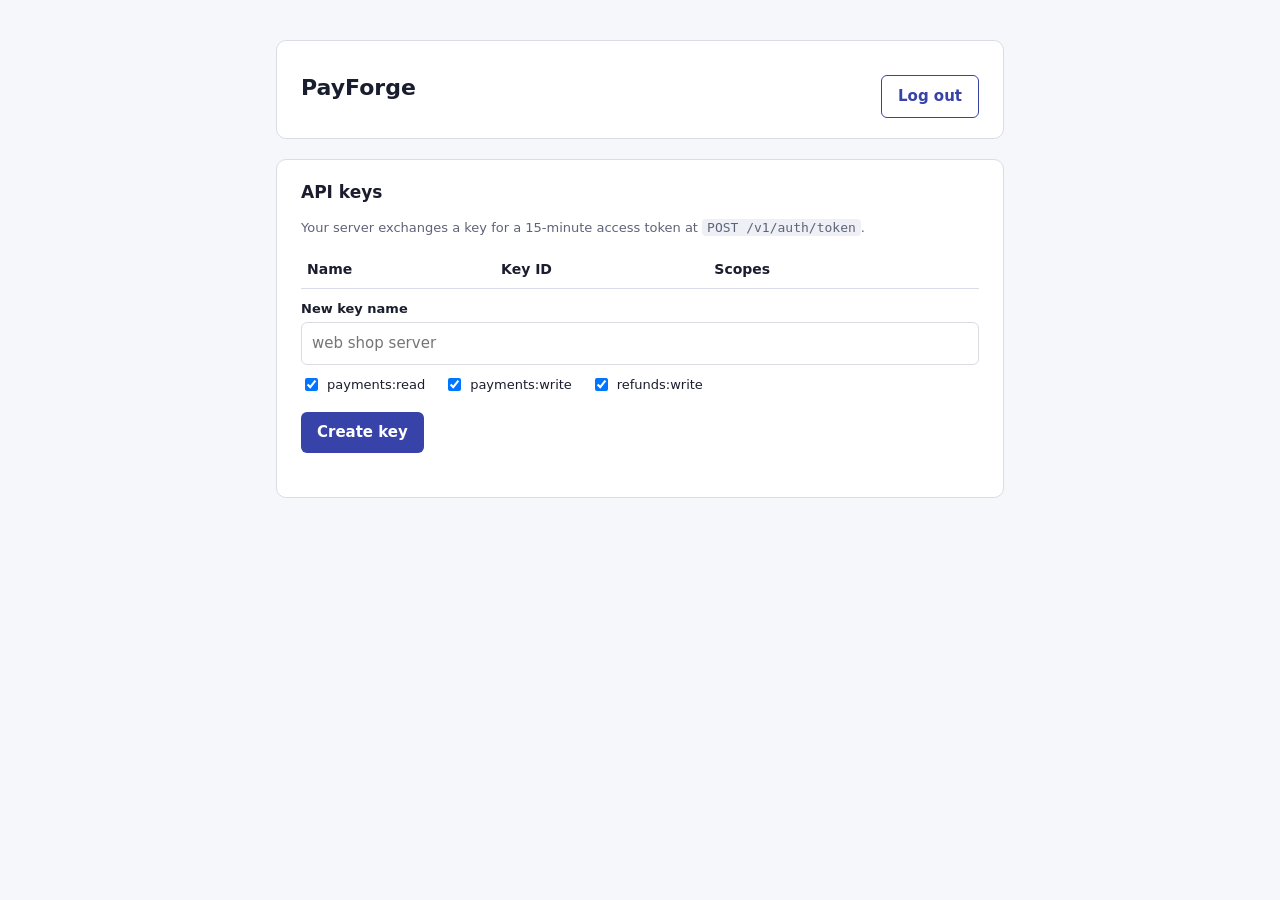
==== apps/api/src/payforge/static/index.html @ 6a42f599 "feat(dashboard): log in, sign up, and manage API keys from the browser" ====
<!doctype html>
<html lang="en">
<head>
  <meta charset="utf-8">
  <meta name="viewport" content="width=device-width, initial-scale=1">
  <title>PayForge · Dashboard</title>
  <link rel="stylesheet" href="style.css">
</head>
<body>
<main>
  <div class="card row">
    <div>
      <h1 id="merchant">PayForge</h1>
      <div class="muted" id="user"></div>
    </div>
    <button class="secondary" id="logout">Log out</button>
  </div>

  <div class="card">
    <h2>API keys</h2>
    <p class="muted">Your server exchanges a key for a 15-minute access token at <code>POST /v1/auth/token</code>.</p>
    <table>
      <thead><tr><th>Name</th><th>Key ID</th><th>Scopes</th><th></th></tr></thead>
      <tbody id="keys"></tbody>
    </table>
    <form id="create">
      <label for="name">New key name</label>
      <input id="name" type="text" required maxlength="100" placeholder="web shop server">
      <div class="scopes">
        <label><input type="checkbox" value="payments:read" checked> payments:read</label>
        <label><input type="checkbox" value="payments:write" checked> payments:write</label>
        <label><input type="checkbox" value="refunds:write" checked> refunds:write</label>
      </div>
      <button type="submit">Create key</button>
      <div class="error" id="error"></div>
    </form>
    <div id="secret"></div>
  </div>
</main>
<script src="app.js"></script>
<script>
  const $ = (id) => document.getElementById(id);

  async function refreshKeys() {
    const { data } = await api("GET", "/dashboard/api-keys");
    $("keys").replaceChildren(
      ...data.map((key) =>
        el("tr", {},
          el("td", {}, key.name),
          el("td", {}, el("code", {}, key.id), " …" + key.secret_last4),
          el("td", {}, key.scopes.join(", ")),
          el("td", {}, key.revoked_at
            ? "revoked"
            : el("button", { class: "danger", onclick: async () => {
                await api("DELETE", `/dashboard/api-keys/${key.id}`);
                refreshKeys();
              } }, "Revoke")),
        ),
      ),
    );
  }

  $("create").onsubmit = async (event) => {
    event.preventDefault();
    $("error").textContent = "";
    const scopes = [...document.querySelectorAll(".scopes input:checked")].map((box) => box.value);
    try {
      const key = await api("POST", "/dashboard/api-keys", { name: $("name").value, scopes });
      $("secret").replaceChildren(
        el("div", { class: "secret" },
          el("strong", {}, "Copy this secret now. It won't be shown again."), el("br"),
          "Key ID: ", el("code", {}, key.id), el("br"),
          "Secret: ", el("code", {}, key.secret)),
      );
      $("name").value = "";
      refreshKeys();
    } catch (err) {
      $("error").textContent = err.message;
    }
  };

  $("logout").onclick = async () => {
    await api("POST", "/auth/logout");
    location.href = "/app/login.html";
  };

  loadMe()
    .then((me) => {
      $("merchant").textContent = me.merchant.name;
      $("user").textContent = `${me.user.email} · ${me.user.role}`;
      return refreshKeys();
    })
    .catch((err) => {
      if (err.status === 401) location.href = "/app/login.html";
    });
</script>
</body>
</html>
---- apps/api/src/payforge/static/style.css ----
:root { --ink: #1a1d2e; --muted: #5d6478; --line: #d9dce6; --accent: #3743a8; --bad: #b23b3b; --ok: #2f7d4f; --bg: #f6f7fb; }
* { box-sizing: border-box; }
body { margin: 0; font: 15px/1.5 system-ui, -apple-system, "Segoe UI", sans-serif; color: var(--ink); background: var(--bg); }
main { max-width: 760px; margin: 40px auto; padding: 0 16px; }
.card { background: #fff; border: 1px solid var(--line); border-radius: 10px; padding: 20px 24px; margin-bottom: 20px; }
h1 { font-size: 22px; margin: 0 0 4px; } h2 { font-size: 17px; margin: 0 0 12px; }
.muted { color: var(--muted); font-size: 13px; }
label { display: block; font-size: 13px; font-weight: 600; margin: 10px 0 4px; }
input[type=text], input[type=email], input[type=password] { width: 100%; padding: 9px 10px; border: 1px solid var(--line); border-radius: 6px; font: inherit; }
button, .button { display: inline-block; margin-top: 14px; padding: 9px 16px; border: 0; border-radius: 6px; background: var(--accent); color: #fff; font: inherit; font-weight: 600; cursor: pointer; text-decoration: none; }
button.secondary { background: #fff; color: var(--accent); border: 1px solid var(--accent); }
button.danger { background: #fff; color: var(--bad); border: 1px solid var(--bad); margin: 0; padding: 4px 10px; font-size: 13px; }
table { width: 100%; border-collapse: collapse; font-size: 14px; }
th, td { text-align: left; padding: 8px 6px; border-bottom: 1px solid var(--line); }
code { background: #eef0f6; padding: 1px 5px; border-radius: 4px; font-size: 13px; word-break: break-all; }
.error { color: var(--bad); font-size: 14px; margin-top: 10px; min-height: 1em; }
.secret { border: 1px solid var(--ok); background: #e8f4ec; border-radius: 8px; padding: 12px 14px; margin-top: 14px; }
.row { display: flex; justify-content: space-between; align-items: center; gap: 12px; }
.scopes label { display: inline-flex; gap: 6px; font-weight: 400; margin-right: 14px; }
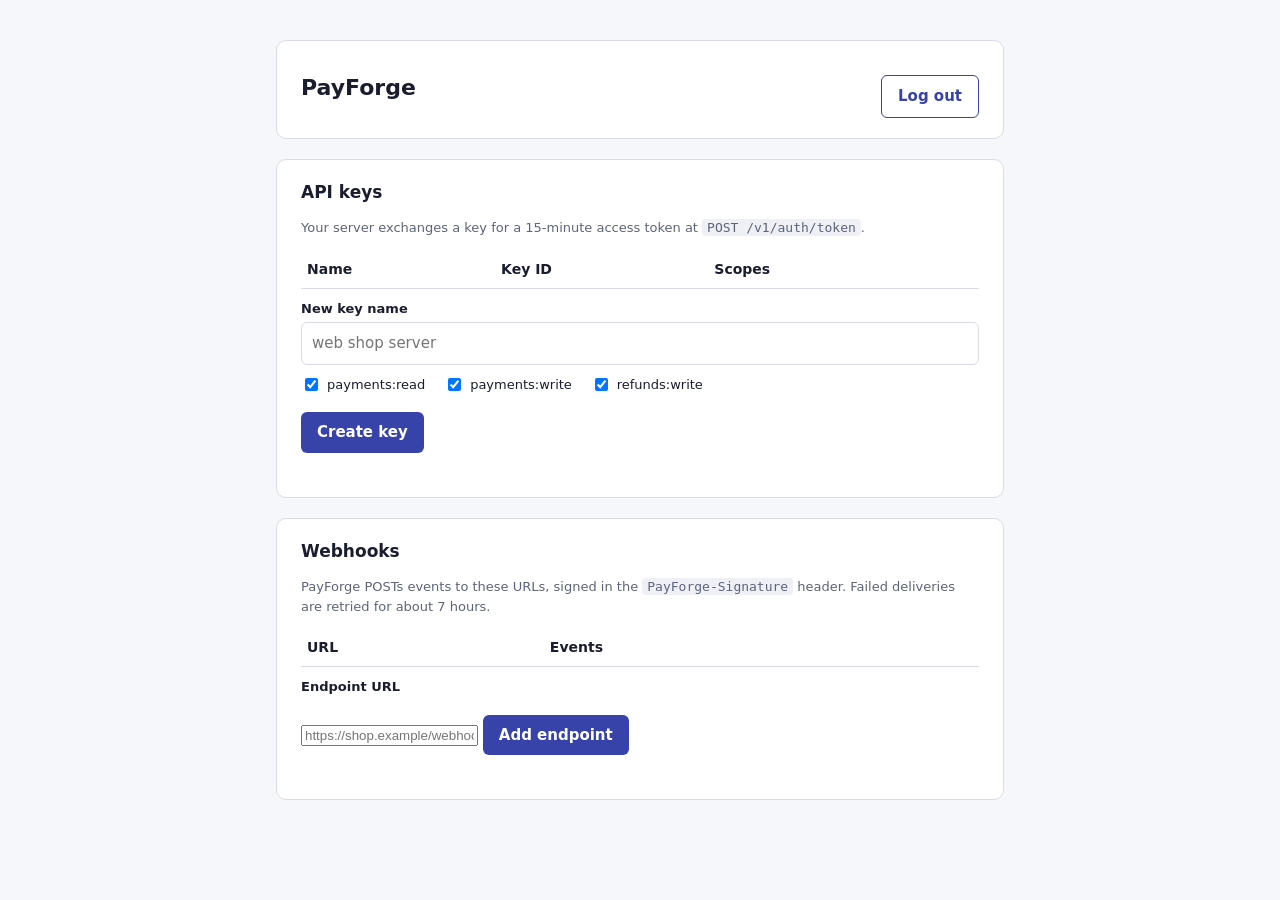
==== commit 2c70ec6a: "feat(dashboard): webhooks section on the dashboard page" ====
--- a/apps/api/src/payforge/static/index.html
+++ b/apps/api/src/payforge/static/index.html
@@ -35,6 +35,24 @@
       <div class="error" id="error"></div>
     </form>
     <div id="secret"></div>
+  </div>
+
+  <div class="card">
+    <h2>Webhooks</h2>
+    <p class="muted">PayForge POSTs events to these URLs, signed in the <code>PayForge-Signature</code> header.
+      Failed deliveries are retried for about 7 hours.</p>
+    <table>
+      <thead><tr><th>URL</th><th>Events</th><th></th></tr></thead>
+      <tbody id="endpoints"></tbody>
+    </table>
+    <form id="add-endpoint">
+      <label for="url">Endpoint URL</label>
+      <input id="url" type="url" required maxlength="500" placeholder="https://shop.example/webhooks">
+      <button type="submit">Add endpoint</button>
+      <div class="error" id="endpoint-error"></div>
+    </form>
+    <div id="endpoint-secret"></div>
+    <div id="deliveries"></div>
   </div>
 </main>
 <script src="app.js"></script>
@@ -79,6 +97,62 @@
     }
   };
 
+  async function refreshEndpoints() {
+    const { data } = await api("GET", "/dashboard/webhook-endpoints");
+    $("endpoints").replaceChildren(
+      ...data.map((hook) =>
+        el("tr", {},
+          el("td", {}, el("code", {}, hook.url)),
+          el("td", {}, hook.event_types.join(", ")),
+          el("td", {},
+            el("button", { class: "secondary", onclick: () => showDeliveries(hook) }, "Deliveries"),
+            " ",
+            el("button", { class: "danger", onclick: async () => {
+              await api("DELETE", `/dashboard/webhook-endpoints/${hook.id}`);
+              $("deliveries").replaceChildren();
+              refreshEndpoints();
+            } }, "Delete")),
+        ),
+      ),
+    );
+  }
+
+  async function showDeliveries(hook) {
+    const { data } = await api("GET", `/dashboard/webhook-endpoints/${hook.id}/deliveries`);
+    const rows = data.map((d) =>
+      el("tr", {},
+        el("td", {}, d.event_type, el("br"), el("code", {}, d.event_id)),
+        el("td", {}, `${d.status} (${d.attempts} attempt${d.attempts === 1 ? "" : "s"})`),
+        el("td", {}, d.last_status_code ? `HTTP ${d.last_status_code}` : (d.last_error ?? "")),
+        el("td", {}, d.status === "pending" ? "" : el("button", { class: "secondary", onclick: async () => {
+          await api("POST", `/dashboard/webhook-deliveries/${d.id}/resend`);
+          showDeliveries(hook);
+        } }, "Resend")),
+      ));
+    $("deliveries").replaceChildren(
+      el("h3", {}, "Recent deliveries to ", el("code", {}, hook.url)),
+      rows.length
+        ? el("table", {}, el("tbody", {}, ...rows))
+        : el("p", { class: "muted" }, "Nothing sent yet."),
+    );
+  }
+
+  $("add-endpoint").onsubmit = async (event) => {
+    event.preventDefault();
+    $("endpoint-error").textContent = "";
+    try {
+      const hook = await api("POST", "/dashboard/webhook-endpoints", { url: $("url").value });
+      $("endpoint-secret").replaceChildren(
+        el("div", { class: "secret" },
+          el("strong", {}, "Signing secret (shown once): "), el("code", {}, hook.secret)),
+      );
+      $("url").value = "";
+      refreshEndpoints();
+    } catch (err) {
+      $("endpoint-error").textContent = err.message;
+    }
+  };
+
   $("logout").onclick = async () => {
     await api("POST", "/auth/logout");
     location.href = "/app/login.html";
@@ -88,7 +162,7 @@
     .then((me) => {
       $("merchant").textContent = me.merchant.name;
       $("user").textContent = `${me.user.email} · ${me.user.role}`;
-      return refreshKeys();
+      return Promise.all([refreshKeys(), refreshEndpoints()]);
     })
     .catch((err) => {
       if (err.status === 401) location.href = "/app/login.html";
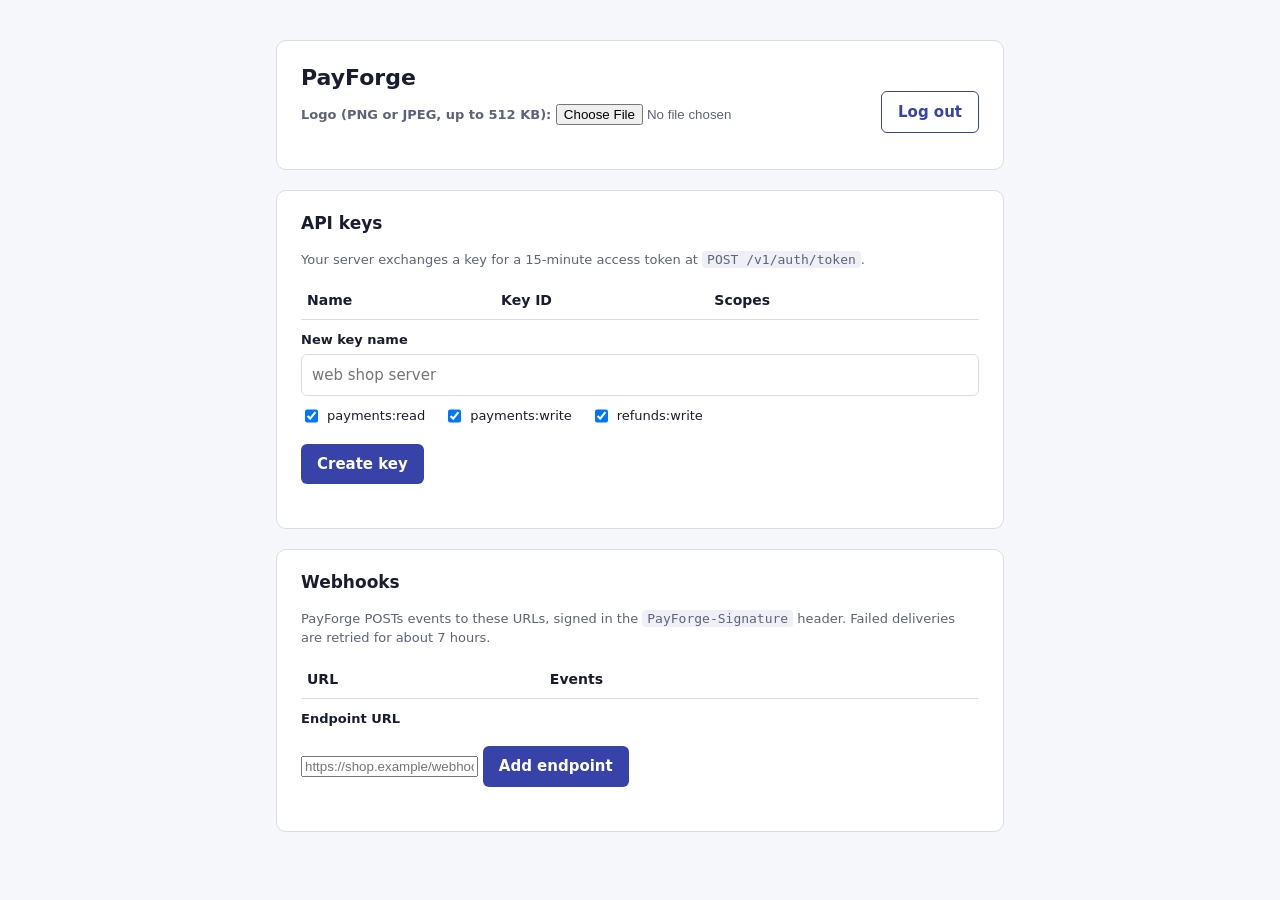
==== commit da94c753: "feat(dashboard): logo picker on the dashboard page" ====
--- a/apps/api/src/payforge/static/index.html
+++ b/apps/api/src/payforge/static/index.html
@@ -9,9 +9,15 @@
 <body>
 <main>
   <div class="card row">
-    <div>
-      <h1 id="merchant">PayForge</h1>
-      <div class="muted" id="user"></div>
+    <div class="row">
+      <img id="logo" class="logo" alt="" hidden>
+      <div>
+        <h1 id="merchant">PayForge</h1>
+        <div class="muted" id="user"></div>
+        <label class="muted">Logo (PNG or JPEG, up to 512 KB):
+          <input id="logo-file" type="file" accept="image/png,image/jpeg"></label>
+        <div class="error" id="logo-error"></div>
+      </div>
     </div>
     <button class="secondary" id="logout">Log out</button>
   </div>
@@ -153,6 +159,31 @@
     }
   };
 
+  function showLogo(url) {
+    if (!url) return;
+    $("logo").src = url;
+    $("logo").hidden = false;
+  }
+
+  // The file goes from the browser straight to S3 with a presigned form;
+  // the API only signs the form and checks the result.
+  $("logo-file").onchange = async () => {
+    const file = $("logo-file").files[0];
+    $("logo-error").textContent = "";
+    if (!file) return;
+    try {
+      const form = await api("POST", "/dashboard/logo/upload", { content_type: file.type });
+      const body = new FormData();
+      Object.entries(form.fields).forEach(([name, value]) => body.append(name, value));
+      body.append("file", file);  // must come after the fields
+      const uploaded = await fetch(form.url, { method: "POST", body });
+      if (!uploaded.ok) throw new Error("Upload refused: PNG or JPEG, at most 512 KB.");
+      showLogo((await api("PUT", "/dashboard/logo", { key: form.key })).logo_url);
+    } catch (err) {
+      $("logo-error").textContent = err.message;
+    }
+  };
+
   $("logout").onclick = async () => {
     await api("POST", "/auth/logout");
     location.href = "/app/login.html";
@@ -162,6 +193,7 @@
     .then((me) => {
       $("merchant").textContent = me.merchant.name;
       $("user").textContent = `${me.user.email} · ${me.user.role}`;
+      showLogo(me.merchant.logo_url);
       return Promise.all([refreshKeys(), refreshEndpoints()]);
     })
     .catch((err) => {
--- a/apps/api/src/payforge/static/style.css
+++ b/apps/api/src/payforge/static/style.css
@@ -17,3 +17,4 @@
 .secret { border: 1px solid var(--ok); background: #e8f4ec; border-radius: 8px; padding: 12px 14px; margin-top: 14px; }
 .row { display: flex; justify-content: space-between; align-items: center; gap: 12px; }
 .scopes label { display: inline-flex; gap: 6px; font-weight: 400; margin-right: 14px; }
+.logo { width: 56px; height: 56px; object-fit: contain; border-radius: 8px; margin-right: 12px; }
